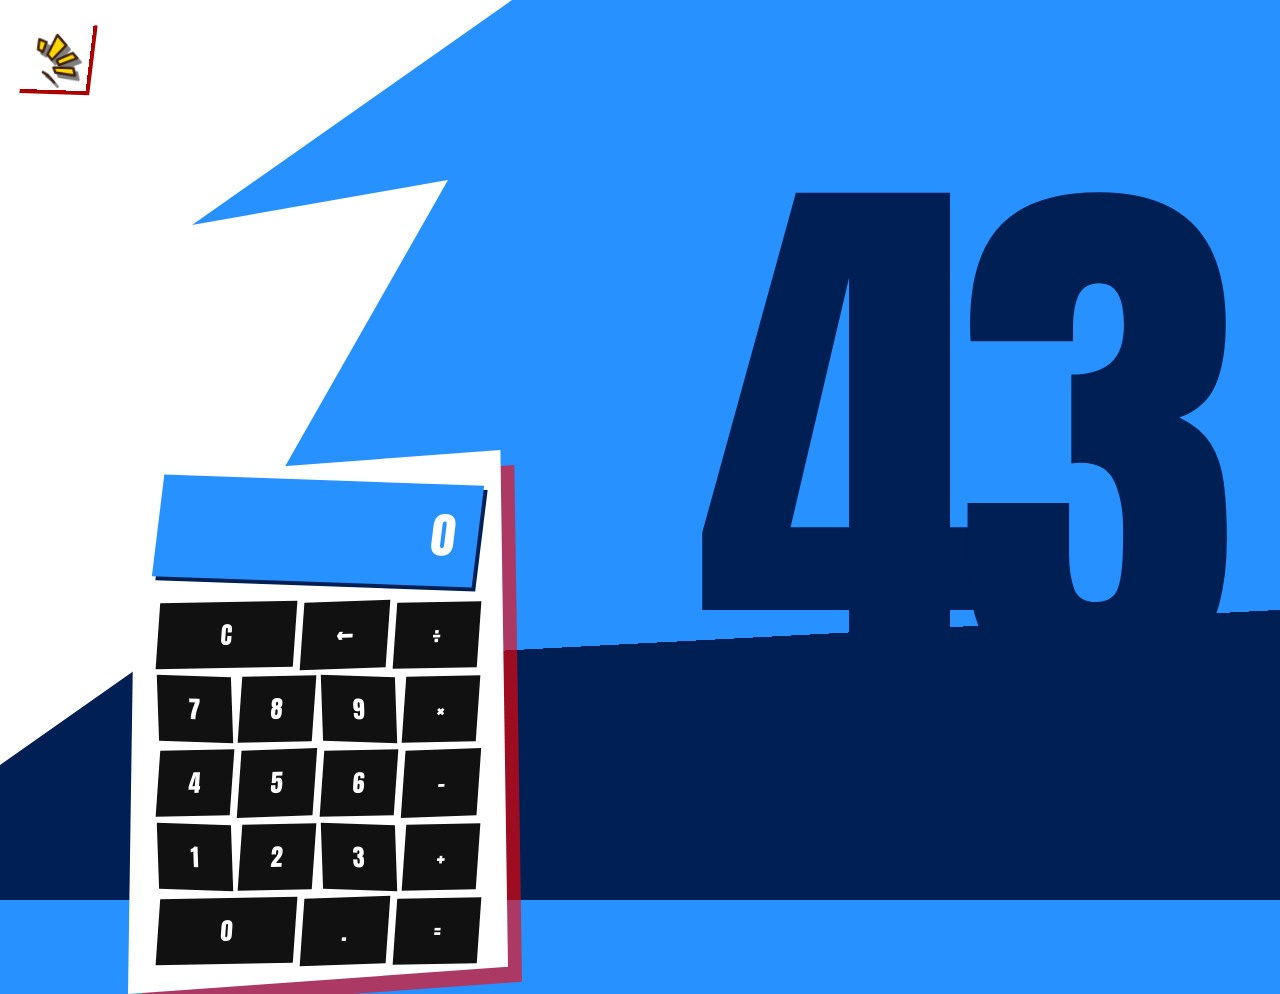
==== web/index.html @ 454aa651 "Cria design do botao de mute utilizando SVG nativo" ====
<!DOCTYPE html>
<html lang="en">
<head>
    <meta charset="UTF-8">
    <meta http-equiv="X-UA-Compatible" content="IE=edge">
    <meta name="viewport" content="width=device-width, initial-scale=1.0">
    <link rel="stylesheet" href="style.css">
    <title>Calculator Persona Design</title>
</head>
<body>
    <div class="app-container">
        <!-- BOTÃO DE VOLUME (Feito em SVG/Sólido) -->
        <button id="mute-btn" class="mute-btn" title="Mute/Unmute">
            <svg viewBox="0 0 100 100" width="100%" height="100%" style="overflow: visible; filter: drop-shadow(4px 4px 0 rgba(0,0,0,0.5));">
                <g class="mute-shapes" stroke="#3d2112" stroke-width="5" fill="#ffd700" stroke-linejoin="round">
                    <!-- Esquerda cima -->
                    <polygon points="15,20 30,25 25,45 15,40" />
                    <!-- Centro cima (Maior) -->
                    <polygon points="50,10 70,30 45,60 35,50" />
                    <!-- Direita cima -->
                    <polygon points="85,45 95,55 60,70 55,60" />
                    <!-- Direita baixo -->
                    <polygon points="90,75 95,90 55,85 50,75" />
                    <!-- Baixo pequeno -->
                    <polygon points="45,95 55,105 40,90 30,85" />
                </g>
            </svg>
        </button>

        <div class="bg-shard"></div>
        <div class="wrapper">
            <section class="screen">
                0
            </section>

            <section class="calc-buttons">
                <div class="calc-button-row">
                    <button class="calc-button double">
                        C
                    </button>
                    <button class="calc-button">
                        &larr;
                    </button>
                    <button class="calc-button">
                        &divide;
                    </button>
                </div>

                <div class="calc-button-row">
                    <button class="calc-button">
                        7
                    </button>
                    <button class="calc-button">
                        8
                    </button>
                    <button class="calc-button">
                        9
                    </button>
                    <button class="calc-button">
                        &times;
                    </button>
                </div>

                <div class="calc-button-row">
                    <button class="calc-button">
                        4
                    </button>
                    <button class="calc-button">
                        5
                    </button>
                    <button class="calc-button">
                        6
                    </button>
                    <button class="calc-button">
                        &minus;
                    </button>
                </div>
                
                <div class="calc-button-row">
                    <button class="calc-button">
                        1
                    </button>
                    <button class="calc-button">
                        2
                    </button>
                    <button class="calc-button">
                        3
                    </button>
                    <button class="calc-button">
                        +
                    </button>
                </div>

                <div class="calc-button-row">
                    <button class="calc-button double">
                        0
                    </button>
                    <button class="calc-button">
                        .
                    </button>
                    <button class="calc-button">
                        =
                    </button>
                </div>

            </section>
        </div>

        <div class="big-result-container">
            <h1 id="big-result" class="big-result">43</h1>
        </div>
    </div>

    <script src="script.js"></script>
</body>
</html>
---- web/style.css ----
@import url('https://fonts.googleapis.com/css2?family=Anton&display=swap');

body {
    margin: 0;
    padding: 0;
    overflow: hidden;
    /* Linha diagonal simulando o horizonte Persona 3 */
    background: linear-gradient(177deg, #2791ff 70%, #001f54 70%);
    font-family: 'Anton', 'Arial Black', sans-serif;
    height: 100vh;
    color: white;
}

.app-container {
    display: flex;
    height: 100vh;
    width: 100vw;
    align-items: center;
    position: relative;
}

/* A forma branca gigante (estilhaÃƒÂ§o) que cobre o canto superior esquerdo */
.bg-shard {
    position: absolute;
    top: 0;
    left: 0;
    width: 100%;
    height: 100%;
    background: white;
    /* Coordenadas para criar o polÃƒÂ­gono irregular conforme o design */
    clip-path: polygon(0 0, 40% 0, 15% 25%, 35% 20%, 15% 70%, 0 85%);
    z-index: 0;
}

/* AnimaÃƒÂ§ÃƒÂ£o de balanÃƒÂ§o suave (sway) para o container da calculadora */
@keyframes sway {
    0% { transform: perspective(800px) rotateY(-15deg) rotateZ(-3deg) translateY(-50%); }
    50% { transform: perspective(800px) rotateY(-10deg) rotateZ(-1deg) translateY(-52%); }
    100% { transform: perspective(800px) rotateY(-15deg) rotateZ(-3deg) translateY(-50%); }
}

.wrapper {
    /* Retiramos o background e clip-path daqui para os botÃƒÂµes nÃƒÂ£o serem cortados ao pular para fora */
    padding: 30px;
    width: 320px;
    position: absolute;
    left: 10%;
    top: 50%;
    animation: sway 6s infinite ease-in-out;
    /* Usando filter drop-shadow ao invÃƒÂ©s de box-shadow, pois ele respeita o formato do pseudo-elemento */
    filter: drop-shadow(14px 15px 0 rgba(255, 1, 1, 0.616));
    z-index: 10;
}

/* Pseudo-elemento faz o papel do papel branco rasgado de fundo */
.wrapper::before {
    content: '';
    position: absolute;
    top: 0;
    left: 0;
    width: 100%;
    height: 100%;
    background: white;
    clip-path: polygon(2% 5%, 98% 0%, 100% 95%, 0% 100%);
    z-index: -1;
}

.screen {
    background: #2791ff;
    color: white;
    font-size: 3rem;
    text-align: right;
    padding: 15px 20px;
    margin-bottom: 20px;
    font-weight: normal;
    letter-spacing: 2px;
    /* Um pouco torto para combinar */
    transform: rotate(2deg) skewX(-5deg);
    box-shadow: 4px 4px 0 #001f54;
    position: relative;
}

.calc-buttons {
    display: flex;
    flex-direction: column;
    gap: 8px;
    position: relative;
}

.calc-button-row {
    display: flex;
    gap: 8px;
}

.calc-button {
    flex: 1;
    background: #111;
    color: white;
    border: none;
    font-size: 24px;
    font-family: 'Anton', sans-serif;
    cursor: pointer;
    padding: 15px;
    transition: transform 0.05s, background 0.05s;
    position: relative;
    /* Todos botÃƒÂµes levemente deformados originais */
    transform: skewX(-5deg) rotate(-1deg);
}

.calc-button.double {
    flex: 2;
}

/* BotÃƒÂµes irregulares originais para dar o visual caÃƒÂ³tico */
.calc-button-row:nth-child(even) .calc-button:nth-child(odd) {
    transform: skewX(4deg) rotate(2deg);
}
.calc-button-row:nth-child(odd) .calc-button:nth-child(even) {
    transform: skewX(-6deg) rotate(-2deg) scale(1.02);
}

/* Efeito Hover base (cores, sombra, escala) */
.calc-button:hover {
    background: #2791ff;
    color: #fff;
    z-index: 100;
    box-shadow: 4px 4px 0 rgb(173, 0, 86);
    /* Fallback */
    transform: scale(1.15) rotate(4deg) skewX(-10deg) !important;
}

.calc-button:hover {
    background: #2791ff;
    color: #fff;
    z-index: 220;
    box-shadow: 4px 4px 0 rgb(173, 0, 0);
    /* Fallback */
    transform: scale(1.15) rotate(4deg) skewX(-10deg) !important;
}

/* Hover girando para a ESQUERDA de forma alternada */
.calc-button-row:nth-child(odd) .calc-button:nth-child(odd):hover,
.calc-button-row:nth-child(even) .calc-button:nth-child(even):hover {
    transform: scale(1.15) rotate(-6deg) skewX(10deg) !important;
}

/* Hover girando para a DIREITA de forma alternada */
.calc-button-row:nth-child(even) .calc-button:nth-child(odd):hover,
.calc-button-row:nth-child(odd) .calc-button:nth-child(even):hover {
    transform: scale(1.15) rotate(6deg) skewX(-10deg) !important;
}

.calc-button:active {
    transform: scale(0.9) rotate(-5deg) !important;
    background: white;
    color: black;
}

.big-result-container {
    position: absolute;
    right: 5%;
    bottom: 30%;
    transform: translateY(4%);
    pointer-events: none;
    z-index: 5;
}

.big-result {
    font-size: 45vw;
    color: #001f54;
    margin: 0;
    line-height: 0.7;
    font-weight: 400;
    letter-spacing: -2vw;
    transition: all 0.1s cubic-bezier(0.25, 1, 0.5, 1);
}

.big-result.update-anim {
    transform: scale(1.2) rotate(5deg) skewX(-15deg);
    color: white;
    text-shadow: 20px 20px 0 #2791ff, -10px -10px 0 #000;
}


/* BotÃ£o de volume (Mute) */
.mute-btn {
    position: absolute;
    top: 30px;
    right: 30px;
    width: 60px;
    height: 60px;
    background: white;
    border: none;
    cursor: pointer;
    z-index: 1000;
    transition: transform 0.05s, background 0.05s;
    box-shadow: 4px 4px 0 rgb(173, 0, 0);
    padding: 10px;
    transform: skewX(-5deg) rotate(2deg);
}

.mute-btn img {
    width: 100%;
    height: 100%;
    object-fit: contain;
}

.mute-btn:hover {
    background: #f0f0f0;
    transform: scale(1.15) rotate(4deg) skewX(-10deg) !important;
    box-shadow: 4px 4px 0 rgb(173, 0, 86);
}

.mute-btn:active {
    transform: scale(0.9) rotate(-5deg) !important;
    background: white;
}

/* --- Botão de Mute (SVG) --- */
.mute-btn {
    position: absolute;
    top: 20px;
    left: 20px;
    width: 70px;
    height: 70px;
    background: transparent;
    border: none;
    cursor: pointer;
    z-index: 1000;
    transition: transform 0.1s ease, filter 0.1s ease;
    /* Sombrinha de leve no contêiner para destacar */
}

/* Cores do botão ao passar o mouse */
.mute-btn:hover .mute-shapes {
    fill: #ffea00;
}

.mute-btn:hover {
    transform: scale(1.15) rotate(5deg) skewX(-5deg);
    filter: drop-shadow(3px 3px 0px #ff0055);
}

.mute-btn:active {
    transform: scale(0.9) rotate(-5deg);
}

/* Quando estiver mudo, altera a cor das formas para cinza */
.mute-btn.muted .mute-shapes {
    fill: #555555;
    stroke: #222222;
}
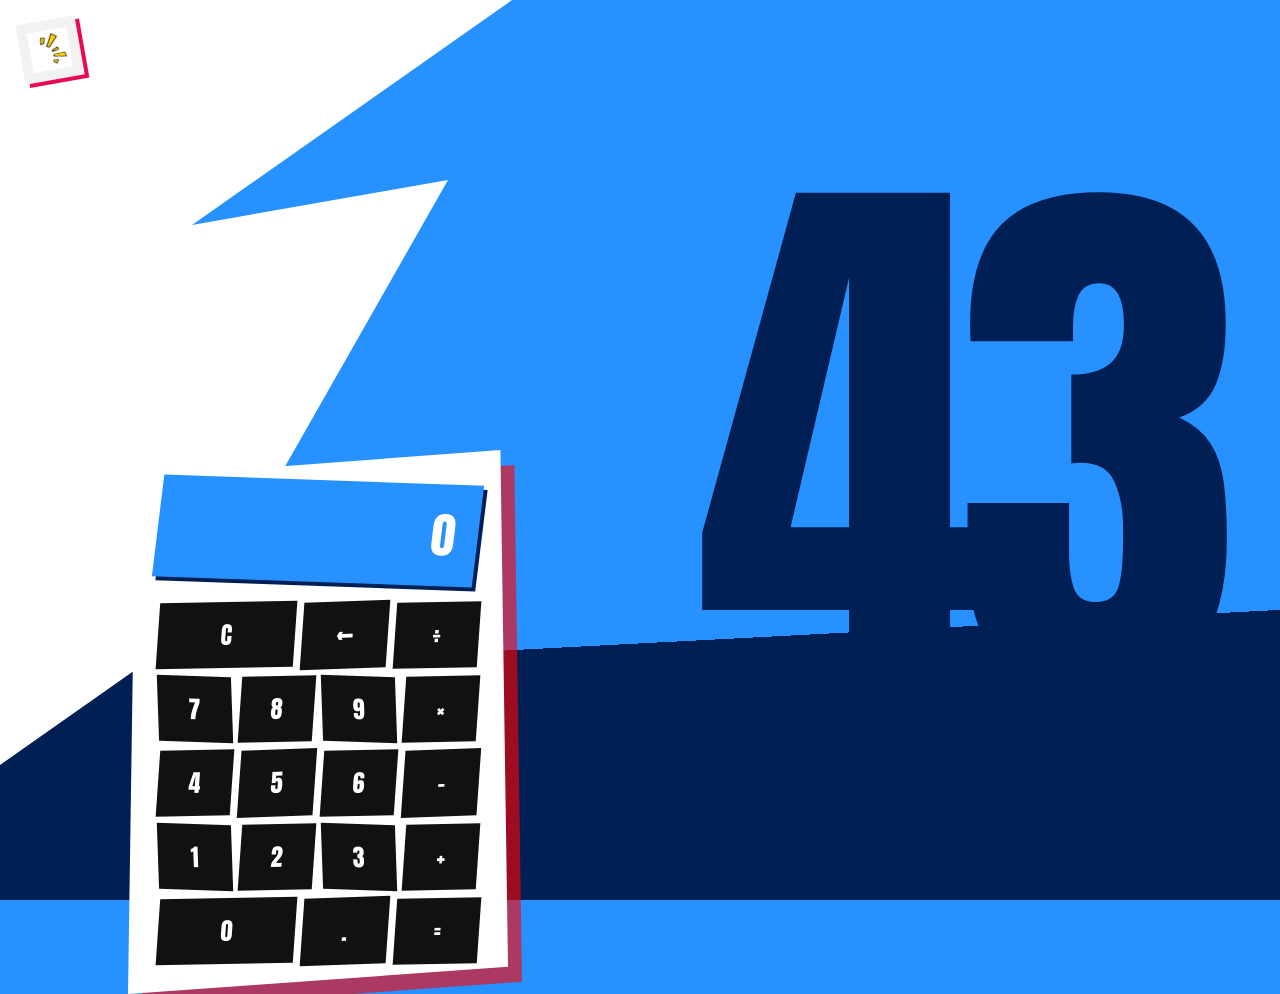
==== commit 78b39362: "Usa o design final de imagem dentro do botao" ====
--- a/web/index.html
+++ b/web/index.html
@@ -9,22 +9,9 @@
 </head>
 <body>
     <div class="app-container">
-        <!-- BOTÃO DE VOLUME (Feito em SVG/Sólido) -->
+        <!-- BOTÃO DE VOLUME FINAL -->
         <button id="mute-btn" class="mute-btn" title="Mute/Unmute">
-            <svg viewBox="0 0 100 100" width="100%" height="100%" style="overflow: visible; filter: drop-shadow(4px 4px 0 rgba(0,0,0,0.5));">
-                <g class="mute-shapes" stroke="#3d2112" stroke-width="5" fill="#ffd700" stroke-linejoin="round">
-                    <!-- Esquerda cima -->
-                    <polygon points="15,20 30,25 25,45 15,40" />
-                    <!-- Centro cima (Maior) -->
-                    <polygon points="50,10 70,30 45,60 35,50" />
-                    <!-- Direita cima -->
-                    <polygon points="85,45 95,55 60,70 55,60" />
-                    <!-- Direita baixo -->
-                    <polygon points="90,75 95,90 55,85 50,75" />
-                    <!-- Baixo pequeno -->
-                    <polygon points="45,95 55,105 40,90 30,85" />
-                </g>
-            </svg>
+            <img src="mute.jpg" alt="Mute" style="width: 100%; height: 100%; object-fit: contain;">
         </button>
 
         <div class="bg-shard"></div>
--- a/web/style.css
+++ b/web/style.css
@@ -1,4 +1,4 @@
-@import url('https://fonts.googleapis.com/css2?family=Anton&display=swap');
+﻿@import url('https://fonts.googleapis.com/css2?family=Anton&display=swap');
 
 body {
     margin: 0;
@@ -19,7 +19,7 @@
     position: relative;
 }
 
-/* A forma branca gigante (estilhaÃƒÂ§o) que cobre o canto superior esquerdo */
+/* A forma branca gigante (estilhaÃƒÆ’Ã‚Â§o) que cobre o canto superior esquerdo */
 .bg-shard {
     position: absolute;
     top: 0;
@@ -27,12 +27,12 @@
     width: 100%;
     height: 100%;
     background: white;
-    /* Coordenadas para criar o polÃƒÂ­gono irregular conforme o design */
+    /* Coordenadas para criar o polÃƒÆ’Ã‚Â­gono irregular conforme o design */
     clip-path: polygon(0 0, 40% 0, 15% 25%, 35% 20%, 15% 70%, 0 85%);
     z-index: 0;
 }
 
-/* AnimaÃƒÂ§ÃƒÂ£o de balanÃƒÂ§o suave (sway) para o container da calculadora */
+/* AnimaÃƒÆ’Ã‚Â§ÃƒÆ’Ã‚Â£o de balanÃƒÆ’Ã‚Â§o suave (sway) para o container da calculadora */
 @keyframes sway {
     0% { transform: perspective(800px) rotateY(-15deg) rotateZ(-3deg) translateY(-50%); }
     50% { transform: perspective(800px) rotateY(-10deg) rotateZ(-1deg) translateY(-52%); }
@@ -40,14 +40,14 @@
 }
 
 .wrapper {
-    /* Retiramos o background e clip-path daqui para os botÃƒÂµes nÃƒÂ£o serem cortados ao pular para fora */
+    /* Retiramos o background e clip-path daqui para os botÃƒÆ’Ã‚Âµes nÃƒÆ’Ã‚Â£o serem cortados ao pular para fora */
     padding: 30px;
     width: 320px;
     position: absolute;
     left: 10%;
     top: 50%;
     animation: sway 6s infinite ease-in-out;
-    /* Usando filter drop-shadow ao invÃƒÂ©s de box-shadow, pois ele respeita o formato do pseudo-elemento */
+    /* Usando filter drop-shadow ao invÃƒÆ’Ã‚Â©s de box-shadow, pois ele respeita o formato do pseudo-elemento */
     filter: drop-shadow(14px 15px 0 rgba(255, 1, 1, 0.616));
     z-index: 10;
 }
@@ -103,7 +103,7 @@
     padding: 15px;
     transition: transform 0.05s, background 0.05s;
     position: relative;
-    /* Todos botÃƒÂµes levemente deformados originais */
+    /* Todos botÃƒÆ’Ã‚Âµes levemente deformados originais */
     transform: skewX(-5deg) rotate(-1deg);
 }
 
@@ -111,7 +111,7 @@
     flex: 2;
 }
 
-/* BotÃƒÂµes irregulares originais para dar o visual caÃƒÂ³tico */
+/* BotÃƒÆ’Ã‚Âµes irregulares originais para dar o visual caÃƒÆ’Ã‚Â³tico */
 .calc-button-row:nth-child(even) .calc-button:nth-child(odd) {
     transform: skewX(4deg) rotate(2deg);
 }
@@ -182,7 +182,7 @@
 }
 
 
-/* BotÃ£o de volume (Mute) */
+/* BotÃƒÂ£o de volume (Mute) */
 .mute-btn {
     position: absolute;
     top: 30px;
@@ -216,7 +216,7 @@
     background: white;
 }
 
-/* --- Botão de Mute (SVG) --- */
+/* --- BotÃ£o de Mute (SVG) --- */
 .mute-btn {
     position: absolute;
     top: 20px;
@@ -228,10 +228,10 @@
     cursor: pointer;
     z-index: 1000;
     transition: transform 0.1s ease, filter 0.1s ease;
-    /* Sombrinha de leve no contêiner para destacar */
-}
-
-/* Cores do botão ao passar o mouse */
+    /* Sombrinha de leve no contÃªiner para destacar */
+}
+
+/* Cores do botÃ£o ao passar o mouse */
 .mute-btn:hover .mute-shapes {
     fill: #ffea00;
 }
@@ -250,3 +250,34 @@
     fill: #555555;
     stroke: #222222;
 }
+
+/* --- Botão Mute Final --- */
+.mute-btn {
+    position: absolute;
+    top: 20px;
+    left: 20px;
+    width: 60px;
+    height: 60px;
+    background: #f2f2f2;
+    border: none;
+    cursor: pointer;
+    z-index: 1000;
+    transition: transform 0.05s, box-shadow 0.05s;
+    box-shadow: 4px 4px 0 rgb(233, 10, 85); /* Sombra pink/vermelha */
+    transform: rotate(-10deg);
+    padding: 10px;
+}
+
+.mute-btn:hover {
+    transform: scale(1.1) rotate(-5deg);
+    box-shadow: 6px 6px 0 rgb(173, 0, 86);
+}
+
+.mute-btn:active {
+    transform: scale(0.9) rotate(-15deg);
+}
+
+.mute-btn.muted {
+    filter: grayscale(100%);
+    opacity: 0.6;
+}
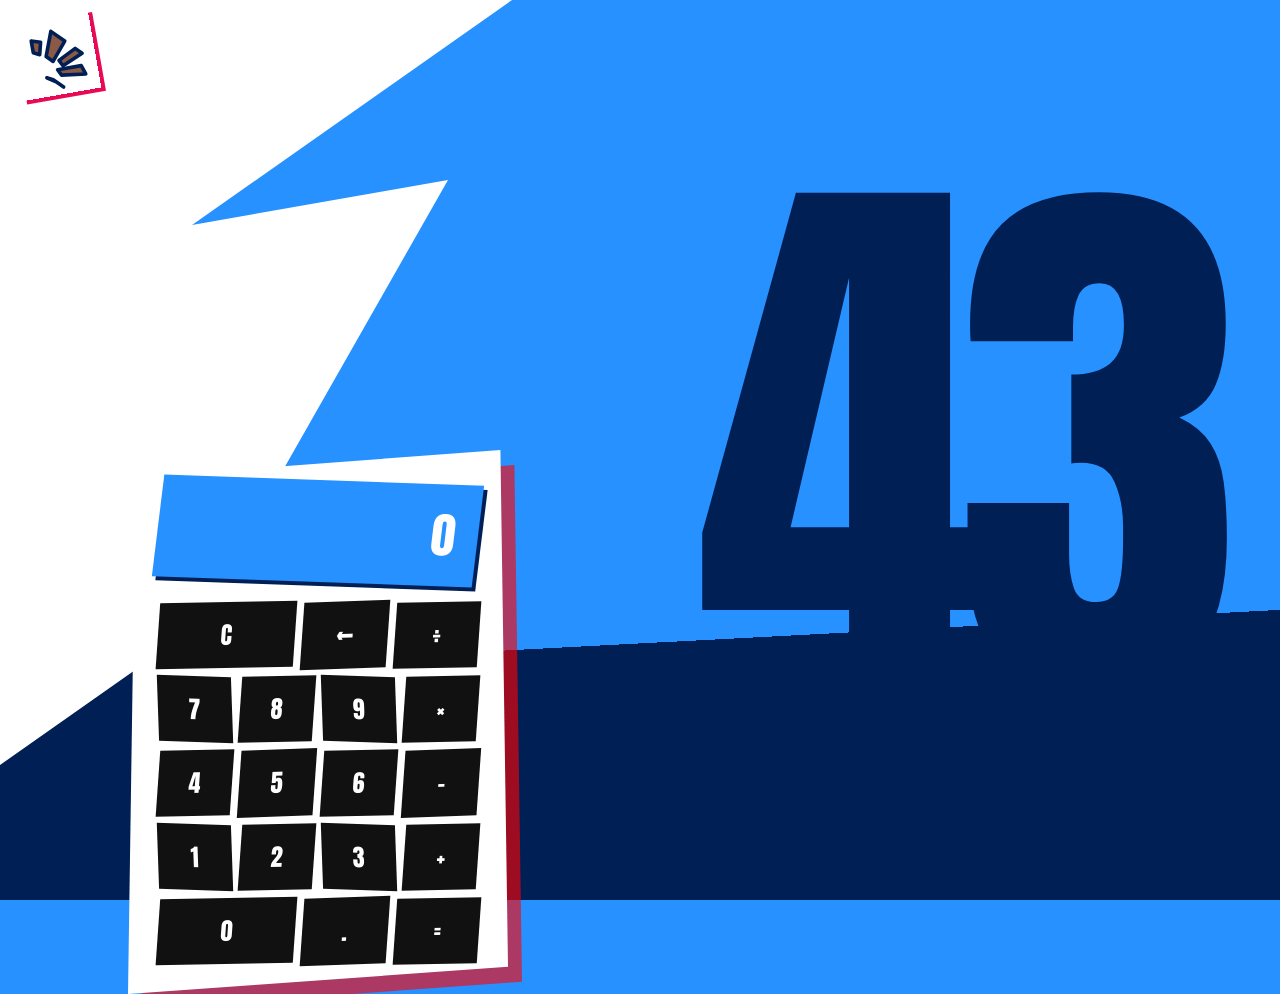
==== commit 7ab39415: "Corrige design SVG e alinha as cores do botao de mute" ====
--- a/web/index.html
+++ b/web/index.html
@@ -9,9 +9,17 @@
 </head>
 <body>
     <div class="app-container">
-        <!-- BOTÃO DE VOLUME FINAL -->
+        <!-- BOTÃO DE VOLUME (SVG) -->
         <button id="mute-btn" class="mute-btn" title="Mute/Unmute">
-            <img src="mute.jpg" alt="Mute" style="width: 100%; height: 100%; object-fit: contain;">
+            <svg viewBox="0 0 100 100" width="100%" height="100%" style="overflow: visible;">
+                <g class="mute-shapes" stroke="#001f54" stroke-width="6" fill="#8B5A46" stroke-linejoin="round">
+                    <polygon points="15,20 30,25 25,45 15,40" />
+                    <polygon points="50,10 70,30 45,60 35,50" />
+                    <polygon points="85,45 95,55 60,70 55,60" />
+                    <polygon points="90,75 95,90 55,85 50,75" />
+                    <polygon points="45,95 55,105 40,90 30,85" />
+                </g>
+            </svg>
         </button>
 
         <div class="bg-shard"></div>
--- a/web/style.css
+++ b/web/style.css
@@ -281,3 +281,35 @@
     filter: grayscale(100%);
     opacity: 0.6;
 }
+
+/* --- Botão Mute Final --- */
+.mute-btn {
+    position: absolute;
+    top: 15px;
+    left: 15px;
+    width: 80px;
+    height: 80px;
+    background: transparent;
+    border: none;
+    cursor: pointer;
+    z-index: 1000;
+    transition: transform 0.1s ease, filter 0.1s ease;
+}
+
+.mute-btn:hover .mute-shapes {
+    fill: #a6735e; /* um marrom um pouco mais claro no hover */
+}
+
+.mute-btn:hover {
+    transform: scale(1.15) rotate(5deg) skewX(-5deg);
+    filter: drop-shadow(4px 4px 0px rgba(0, 31, 84, 0.4));
+}
+
+.mute-btn:active {
+    transform: scale(0.9) rotate(-5deg);
+}
+
+.mute-btn.muted .mute-shapes {
+    fill: #555555;
+    stroke: #222222;
+}
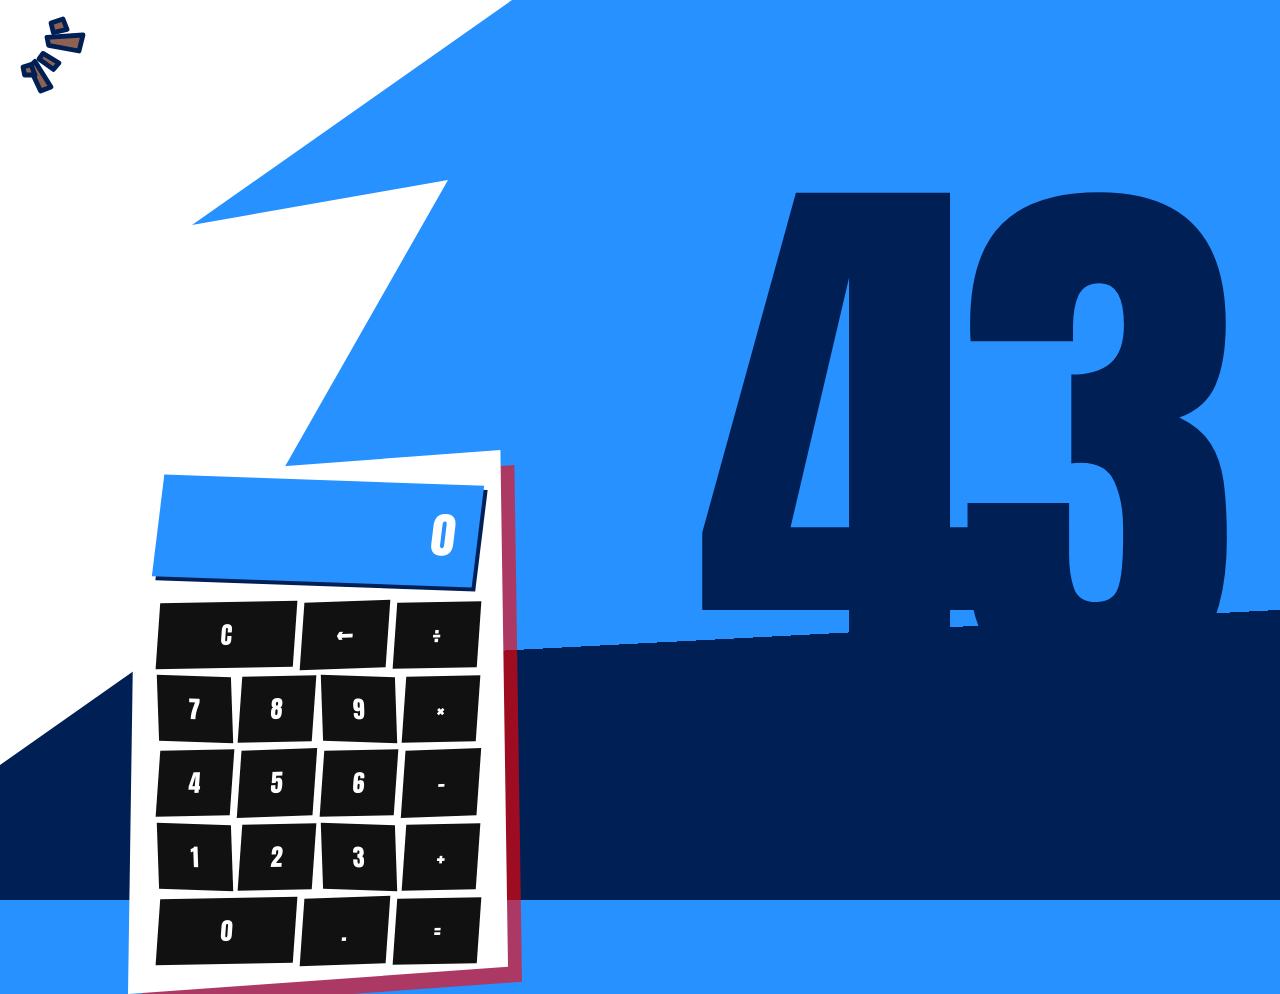
==== commit 710e6968: "Acerta o formato SVG e coordenadas exatas para bater com o mockup final" ====
--- a/web/index.html
+++ b/web/index.html
@@ -1,4 +1,4 @@
-<!DOCTYPE html>
+﻿<!DOCTYPE html>
 <html lang="en">
 <head>
     <meta charset="UTF-8">
@@ -9,17 +9,22 @@
 </head>
 <body>
     <div class="app-container">
-        <!-- BOTÃO DE VOLUME (SVG) -->
+        <!-- BOTÃƒO DE VOLUME (SVG) -->
         <button id="mute-btn" class="mute-btn" title="Mute/Unmute">
             <svg viewBox="0 0 100 100" width="100%" height="100%" style="overflow: visible;">
-                <g class="mute-shapes" stroke="#001f54" stroke-width="6" fill="#8B5A46" stroke-linejoin="round">
-                    <polygon points="15,20 30,25 25,45 15,40" />
-                    <polygon points="50,10 70,30 45,60 35,50" />
-                    <polygon points="85,45 95,55 60,70 55,60" />
-                    <polygon points="90,75 95,90 55,85 50,75" />
-                    <polygon points="45,95 55,105 40,90 30,85" />
-                </g>
-            </svg>
+    <g class="mute-shapes" stroke="#001f54" stroke-width="6" fill="#8e6253" stroke-linejoin="round">
+        <!-- Top (Small) -->
+        <polygon points="45,10 60,5 65,18 48,22" />
+        <!-- Right (Large) -->
+        <polygon points="40,28 85,25 80,45 42,38" />
+        <!-- Bottom Right (Small) -->
+        <polygon points="35,48 55,60 48,68 30,55" />
+        <!-- Bottom Left (Long) -->
+        <polygon points="25,58 45,90 32,95 18,65" />
+        <!-- Far Left (Small) -->
+        <polygon points="10,65 20,62 25,75 12,75" />
+    </g>
+</svg>
         </button>
 
         <div class="bg-shard"></div>
--- a/web/style.css
+++ b/web/style.css
@@ -1,4 +1,4 @@
-﻿@import url('https://fonts.googleapis.com/css2?family=Anton&display=swap');
+@import url('https://fonts.googleapis.com/css2?family=Anton&display=swap');
 
 body {
     margin: 0;
@@ -182,107 +182,8 @@
 }
 
 
-/* BotÃƒÂ£o de volume (Mute) */
-.mute-btn {
-    position: absolute;
-    top: 30px;
-    right: 30px;
-    width: 60px;
-    height: 60px;
-    background: white;
-    border: none;
-    cursor: pointer;
-    z-index: 1000;
-    transition: transform 0.05s, background 0.05s;
-    box-shadow: 4px 4px 0 rgb(173, 0, 0);
-    padding: 10px;
-    transform: skewX(-5deg) rotate(2deg);
-}
-
-.mute-btn img {
-    width: 100%;
-    height: 100%;
-    object-fit: contain;
-}
-
-.mute-btn:hover {
-    background: #f0f0f0;
-    transform: scale(1.15) rotate(4deg) skewX(-10deg) !important;
-    box-shadow: 4px 4px 0 rgb(173, 0, 86);
-}
-
-.mute-btn:active {
-    transform: scale(0.9) rotate(-5deg) !important;
-    background: white;
-}
-
-/* --- BotÃ£o de Mute (SVG) --- */
-.mute-btn {
-    position: absolute;
-    top: 20px;
-    left: 20px;
-    width: 70px;
-    height: 70px;
-    background: transparent;
-    border: none;
-    cursor: pointer;
-    z-index: 1000;
-    transition: transform 0.1s ease, filter 0.1s ease;
-    /* Sombrinha de leve no contÃªiner para destacar */
-}
-
-/* Cores do botÃ£o ao passar o mouse */
-.mute-btn:hover .mute-shapes {
-    fill: #ffea00;
-}
-
-.mute-btn:hover {
-    transform: scale(1.15) rotate(5deg) skewX(-5deg);
-    filter: drop-shadow(3px 3px 0px #ff0055);
-}
-
-.mute-btn:active {
-    transform: scale(0.9) rotate(-5deg);
-}
-
-/* Quando estiver mudo, altera a cor das formas para cinza */
-.mute-btn.muted .mute-shapes {
-    fill: #555555;
-    stroke: #222222;
-}
-
-/* --- Botão Mute Final --- */
-.mute-btn {
-    position: absolute;
-    top: 20px;
-    left: 20px;
-    width: 60px;
-    height: 60px;
-    background: #f2f2f2;
-    border: none;
-    cursor: pointer;
-    z-index: 1000;
-    transition: transform 0.05s, box-shadow 0.05s;
-    box-shadow: 4px 4px 0 rgb(233, 10, 85); /* Sombra pink/vermelha */
-    transform: rotate(-10deg);
-    padding: 10px;
-}
-
-.mute-btn:hover {
-    transform: scale(1.1) rotate(-5deg);
-    box-shadow: 6px 6px 0 rgb(173, 0, 86);
-}
-
-.mute-btn:active {
-    transform: scale(0.9) rotate(-15deg);
-}
-
-.mute-btn.muted {
-    filter: grayscale(100%);
-    opacity: 0.6;
-}
-
-/* --- Botão Mute Final --- */
+
+/* --- Botão Mute Final (SVG) --- */
 .mute-btn {
     position: absolute;
     top: 15px;
@@ -291,13 +192,17 @@
     height: 80px;
     background: transparent;
     border: none;
+    box-shadow: none;
+    outline: none;
+    padding: 0;
+    margin: 0;
     cursor: pointer;
     z-index: 1000;
     transition: transform 0.1s ease, filter 0.1s ease;
 }
 
 .mute-btn:hover .mute-shapes {
-    fill: #a6735e; /* um marrom um pouco mais claro no hover */
+    fill: #a6735e;
 }
 
 .mute-btn:hover {
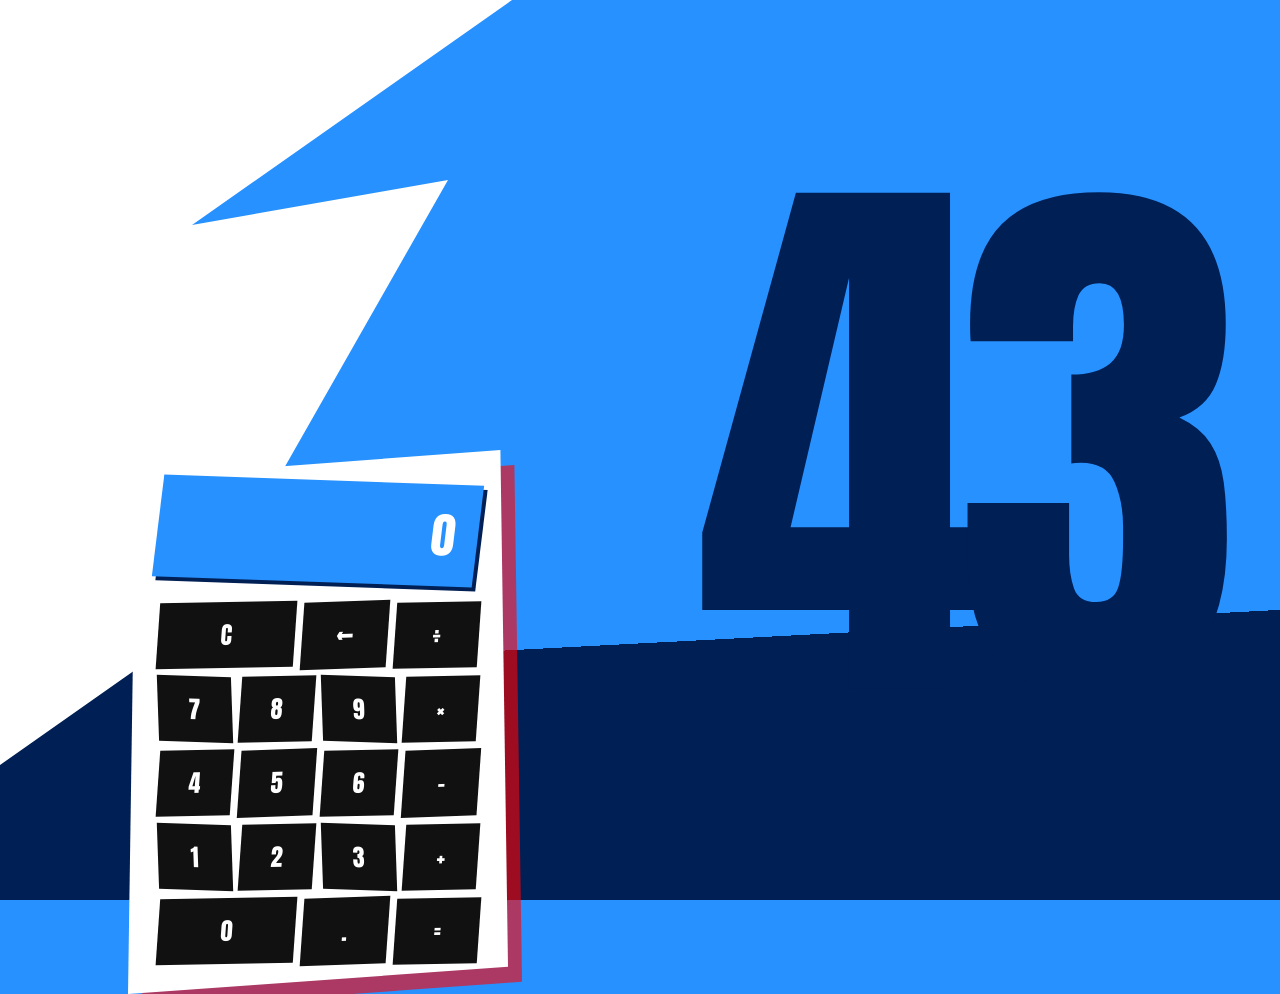
==== commit c4e9b616: "Remocao completa da feature do botao de mute" ====
--- a/web/index.html
+++ b/web/index.html
@@ -9,24 +9,6 @@
 </head>
 <body>
     <div class="app-container">
-        <!-- BOTÃƒO DE VOLUME (SVG) -->
-        <button id="mute-btn" class="mute-btn" title="Mute/Unmute">
-            <svg viewBox="0 0 100 100" width="100%" height="100%" style="overflow: visible;">
-    <g class="mute-shapes" stroke="#001f54" stroke-width="6" fill="#8e6253" stroke-linejoin="round">
-        <!-- Top (Small) -->
-        <polygon points="45,10 60,5 65,18 48,22" />
-        <!-- Right (Large) -->
-        <polygon points="40,28 85,25 80,45 42,38" />
-        <!-- Bottom Right (Small) -->
-        <polygon points="35,48 55,60 48,68 30,55" />
-        <!-- Bottom Left (Long) -->
-        <polygon points="25,58 45,90 32,95 18,65" />
-        <!-- Far Left (Small) -->
-        <polygon points="10,65 20,62 25,75 12,75" />
-    </g>
-</svg>
-        </button>
-
         <div class="bg-shard"></div>
         <div class="wrapper">
             <section class="screen">
@@ -113,4 +95,4 @@
 
     <script src="script.js"></script>
 </body>
-</html>+</html>
--- a/web/style.css
+++ b/web/style.css
@@ -1,4 +1,4 @@
-@import url('https://fonts.googleapis.com/css2?family=Anton&display=swap');
+﻿@import url('https://fonts.googleapis.com/css2?family=Anton&display=swap');
 
 body {
     margin: 0;
@@ -19,7 +19,7 @@
     position: relative;
 }
 
-/* A forma branca gigante (estilhaÃƒÆ’Ã‚Â§o) que cobre o canto superior esquerdo */
+/* A forma branca gigante (estilhaÃƒÆ’Ã†â€™Ãƒâ€šÃ‚Â§o) que cobre o canto superior esquerdo */
 .bg-shard {
     position: absolute;
     top: 0;
@@ -27,12 +27,12 @@
     width: 100%;
     height: 100%;
     background: white;
-    /* Coordenadas para criar o polÃƒÆ’Ã‚Â­gono irregular conforme o design */
+    /* Coordenadas para criar o polÃƒÆ’Ã†â€™Ãƒâ€šÃ‚Â­gono irregular conforme o design */
     clip-path: polygon(0 0, 40% 0, 15% 25%, 35% 20%, 15% 70%, 0 85%);
     z-index: 0;
 }
 
-/* AnimaÃƒÆ’Ã‚Â§ÃƒÆ’Ã‚Â£o de balanÃƒÆ’Ã‚Â§o suave (sway) para o container da calculadora */
+/* AnimaÃƒÆ’Ã†â€™Ãƒâ€šÃ‚Â§ÃƒÆ’Ã†â€™Ãƒâ€šÃ‚Â£o de balanÃƒÆ’Ã†â€™Ãƒâ€šÃ‚Â§o suave (sway) para o container da calculadora */
 @keyframes sway {
     0% { transform: perspective(800px) rotateY(-15deg) rotateZ(-3deg) translateY(-50%); }
     50% { transform: perspective(800px) rotateY(-10deg) rotateZ(-1deg) translateY(-52%); }
@@ -40,14 +40,14 @@
 }
 
 .wrapper {
-    /* Retiramos o background e clip-path daqui para os botÃƒÆ’Ã‚Âµes nÃƒÆ’Ã‚Â£o serem cortados ao pular para fora */
+    /* Retiramos o background e clip-path daqui para os botÃƒÆ’Ã†â€™Ãƒâ€šÃ‚Âµes nÃƒÆ’Ã†â€™Ãƒâ€šÃ‚Â£o serem cortados ao pular para fora */
     padding: 30px;
     width: 320px;
     position: absolute;
     left: 10%;
     top: 50%;
     animation: sway 6s infinite ease-in-out;
-    /* Usando filter drop-shadow ao invÃƒÆ’Ã‚Â©s de box-shadow, pois ele respeita o formato do pseudo-elemento */
+    /* Usando filter drop-shadow ao invÃƒÆ’Ã†â€™Ãƒâ€šÃ‚Â©s de box-shadow, pois ele respeita o formato do pseudo-elemento */
     filter: drop-shadow(14px 15px 0 rgba(255, 1, 1, 0.616));
     z-index: 10;
 }
@@ -103,7 +103,7 @@
     padding: 15px;
     transition: transform 0.05s, background 0.05s;
     position: relative;
-    /* Todos botÃƒÆ’Ã‚Âµes levemente deformados originais */
+    /* Todos botÃƒÆ’Ã†â€™Ãƒâ€šÃ‚Âµes levemente deformados originais */
     transform: skewX(-5deg) rotate(-1deg);
 }
 
@@ -111,7 +111,7 @@
     flex: 2;
 }
 
-/* BotÃƒÆ’Ã‚Âµes irregulares originais para dar o visual caÃƒÆ’Ã‚Â³tico */
+/* BotÃƒÆ’Ã†â€™Ãƒâ€šÃ‚Âµes irregulares originais para dar o visual caÃƒÆ’Ã†â€™Ãƒâ€šÃ‚Â³tico */
 .calc-button-row:nth-child(even) .calc-button:nth-child(odd) {
     transform: skewX(4deg) rotate(2deg);
 }
@@ -183,38 +183,3 @@
 
 
 
-/* --- Botão Mute Final (SVG) --- */
-.mute-btn {
-    position: absolute;
-    top: 15px;
-    left: 15px;
-    width: 80px;
-    height: 80px;
-    background: transparent;
-    border: none;
-    box-shadow: none;
-    outline: none;
-    padding: 0;
-    margin: 0;
-    cursor: pointer;
-    z-index: 1000;
-    transition: transform 0.1s ease, filter 0.1s ease;
-}
-
-.mute-btn:hover .mute-shapes {
-    fill: #a6735e;
-}
-
-.mute-btn:hover {
-    transform: scale(1.15) rotate(5deg) skewX(-5deg);
-    filter: drop-shadow(4px 4px 0px rgba(0, 31, 84, 0.4));
-}
-
-.mute-btn:active {
-    transform: scale(0.9) rotate(-5deg);
-}
-
-.mute-btn.muted .mute-shapes {
-    fill: #555555;
-    stroke: #222222;
-}
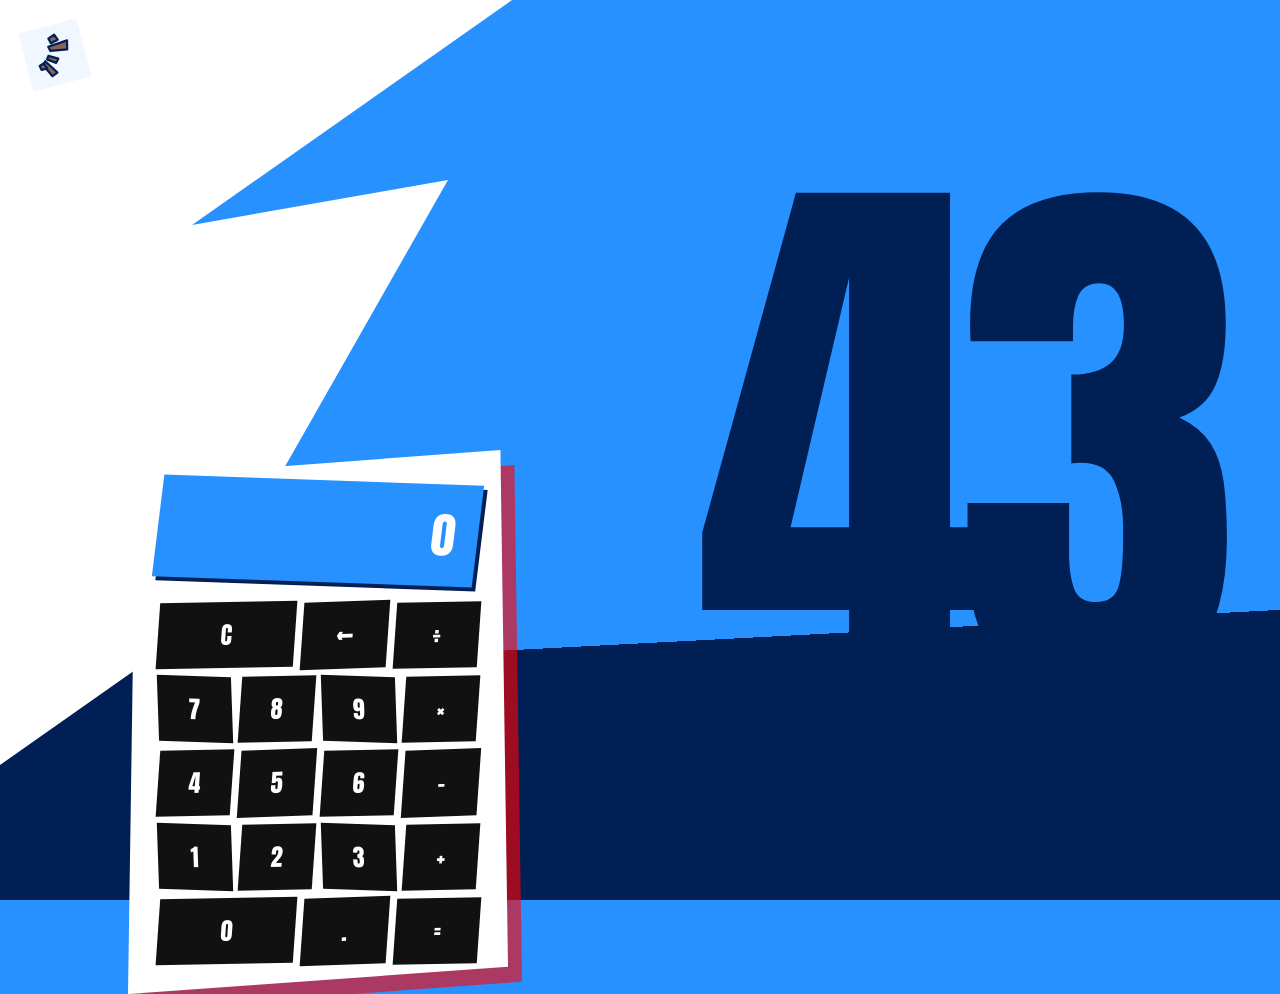
==== commit 79685485: "Recria botao mute com fundo azul inclinado" ====
--- a/web/index.html
+++ b/web/index.html
@@ -1,4 +1,4 @@
-﻿<!DOCTYPE html>
+<!DOCTYPE html>
 <html lang="en">
 <head>
     <meta charset="UTF-8">
@@ -9,6 +9,19 @@
 </head>
 <body>
     <div class="app-container">
+        <!-- BOTÃO DE VOLUME -->
+        <button id="mute-btn" class="mute-btn" title="Mute/Unmute">
+            <svg viewBox="0 0 100 100" width="100%" height="100%" style="overflow: visible;">
+                <g class="mute-shapes" stroke="#001f54" stroke-width="5" fill="#8e6253" stroke-linejoin="round">
+                    <polygon points="45,10 60,5 65,18 48,22" />
+                    <polygon points="40,28 85,25 80,45 42,38" />
+                    <polygon points="35,48 55,60 48,68 30,55" />
+                    <polygon points="25,58 45,90 32,95 18,65" />
+                    <polygon points="10,65 20,62 25,75 12,75" />
+                </g>
+            </svg>
+        </button>
+
         <div class="bg-shard"></div>
         <div class="wrapper">
             <section class="screen">
--- a/web/style.css
+++ b/web/style.css
@@ -1,4 +1,4 @@
-﻿@import url('https://fonts.googleapis.com/css2?family=Anton&display=swap');
+@import url('https://fonts.googleapis.com/css2?family=Anton&display=swap');
 
 body {
     margin: 0;
@@ -183,3 +183,34 @@
 
 
 
+
+/* --- Botão Mute Final --- */
+.mute-btn {
+    position: absolute;
+    top: 25px;
+    left: 25px;
+    width: 60px;
+    height: 60px;
+    background: #f0f7ff;
+    border: none;
+    box-shadow: none;
+    outline: none;
+    cursor: pointer;
+    z-index: 1000;
+    transform: rotate(-15deg);
+    padding: 8px;
+    transition: transform 0.1s ease, filter 0.1s ease;
+}
+
+.mute-btn:hover {
+    transform: scale(1.1) rotate(-5deg);
+}
+
+.mute-btn:active {
+    transform: scale(0.9) rotate(-15deg);
+}
+
+.mute-btn.muted {
+    filter: grayscale(100%);
+    opacity: 0.6;
+}
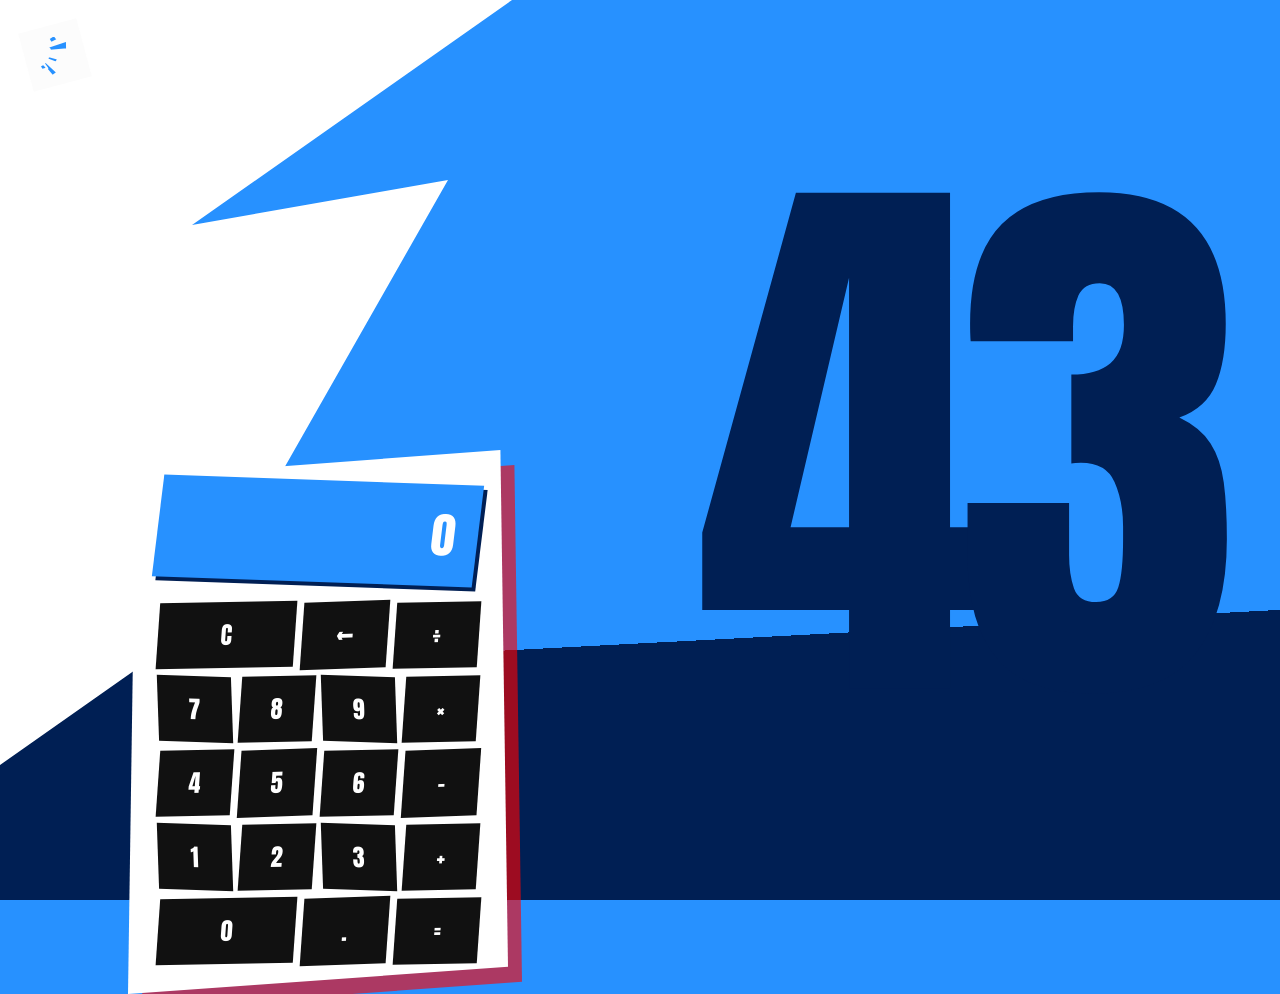
==== commit d943cd1c: "Add mute button" ====
--- a/web/index.html
+++ b/web/index.html
@@ -1,4 +1,4 @@
-<!DOCTYPE html>
+﻿<!DOCTYPE html>
 <html lang="en">
 <head>
     <meta charset="UTF-8">
@@ -12,7 +12,7 @@
         <!-- BOTÃO DE VOLUME -->
         <button id="mute-btn" class="mute-btn" title="Mute/Unmute">
             <svg viewBox="0 0 100 100" width="100%" height="100%" style="overflow: visible;">
-                <g class="mute-shapes" stroke="#001f54" stroke-width="5" fill="#8e6253" stroke-linejoin="round">
+                <g class="mute-shapes" stroke="#fcfcfc" stroke-width="5" fill="#2791ff" stroke-linejoin="round">
                     <polygon points="45,10 60,5 65,18 48,22" />
                     <polygon points="40,28 85,25 80,45 42,38" />
                     <polygon points="35,48 55,60 48,68 30,55" />
--- a/web/style.css
+++ b/web/style.css
@@ -1,4 +1,4 @@
-@import url('https://fonts.googleapis.com/css2?family=Anton&display=swap');
+﻿@import url('https://fonts.googleapis.com/css2?family=Anton&display=swap');
 
 body {
     margin: 0;
@@ -191,7 +191,7 @@
     left: 25px;
     width: 60px;
     height: 60px;
-    background: #f0f7ff;
+    background: #fcfcfc;
     border: none;
     box-shadow: none;
     outline: none;
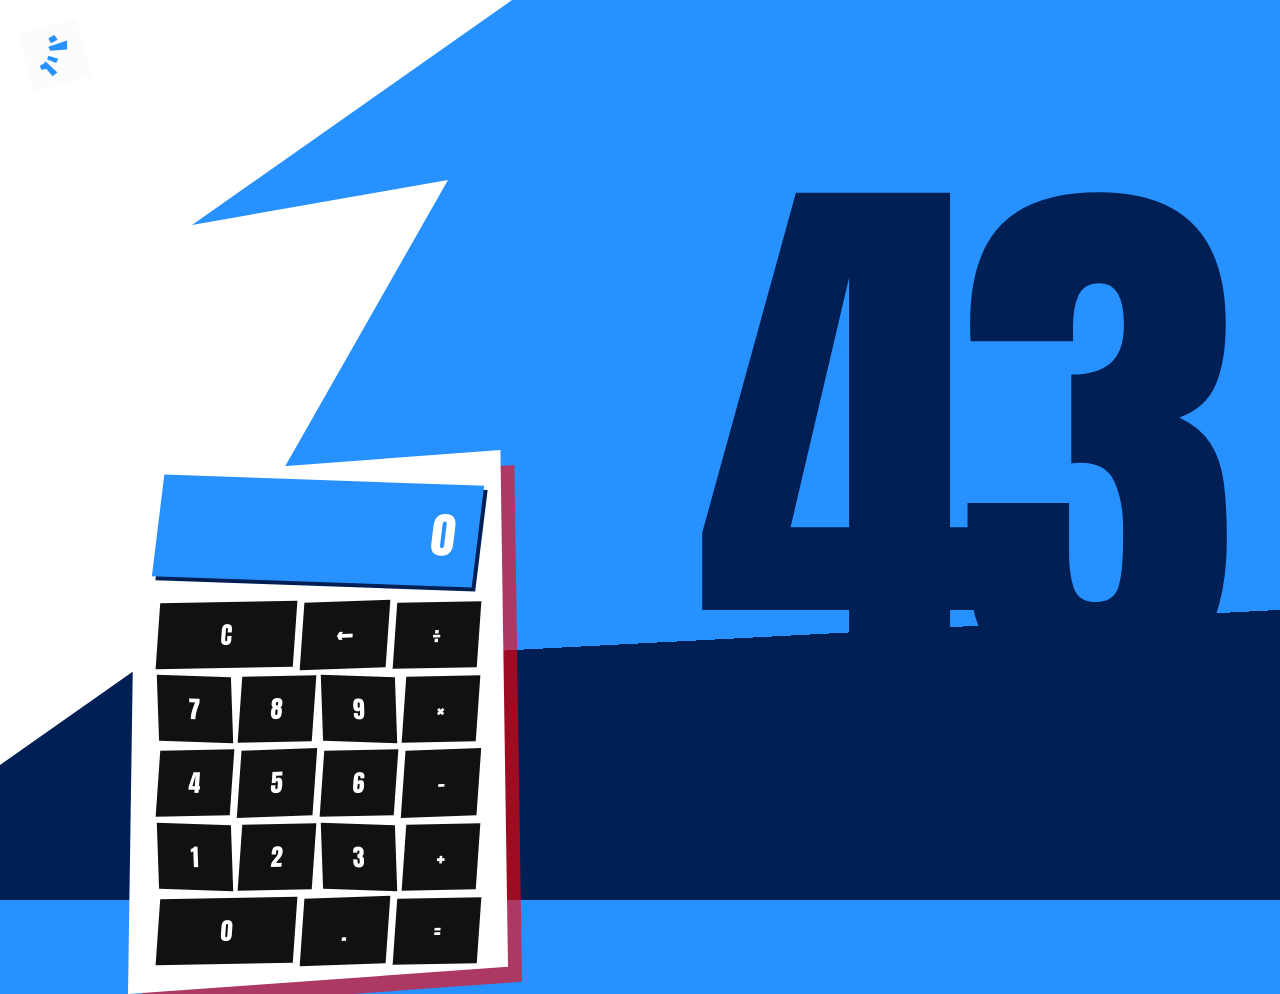
==== commit 25a3f17f: "Edição button mude" ====
--- a/web/index.html
+++ b/web/index.html
@@ -11,8 +11,8 @@
     <div class="app-container">
         <!-- BOTÃO DE VOLUME -->
         <button id="mute-btn" class="mute-btn" title="Mute/Unmute">
-            <svg viewBox="0 0 100 100" width="100%" height="100%" style="overflow: visible;">
-                <g class="mute-shapes" stroke="#fcfcfc" stroke-width="5" fill="#2791ff" stroke-linejoin="round">
+            <svg viewBox="0 0 100 100" width="100%" height="100%">
+                <g class="mute-shapes" fill="#2791ff" stroke-linejoin="round">
                     <polygon points="45,10 60,5 65,18 48,22" />
                     <polygon points="40,28 85,25 80,45 42,38" />
                     <polygon points="35,48 55,60 48,68 30,55" />
